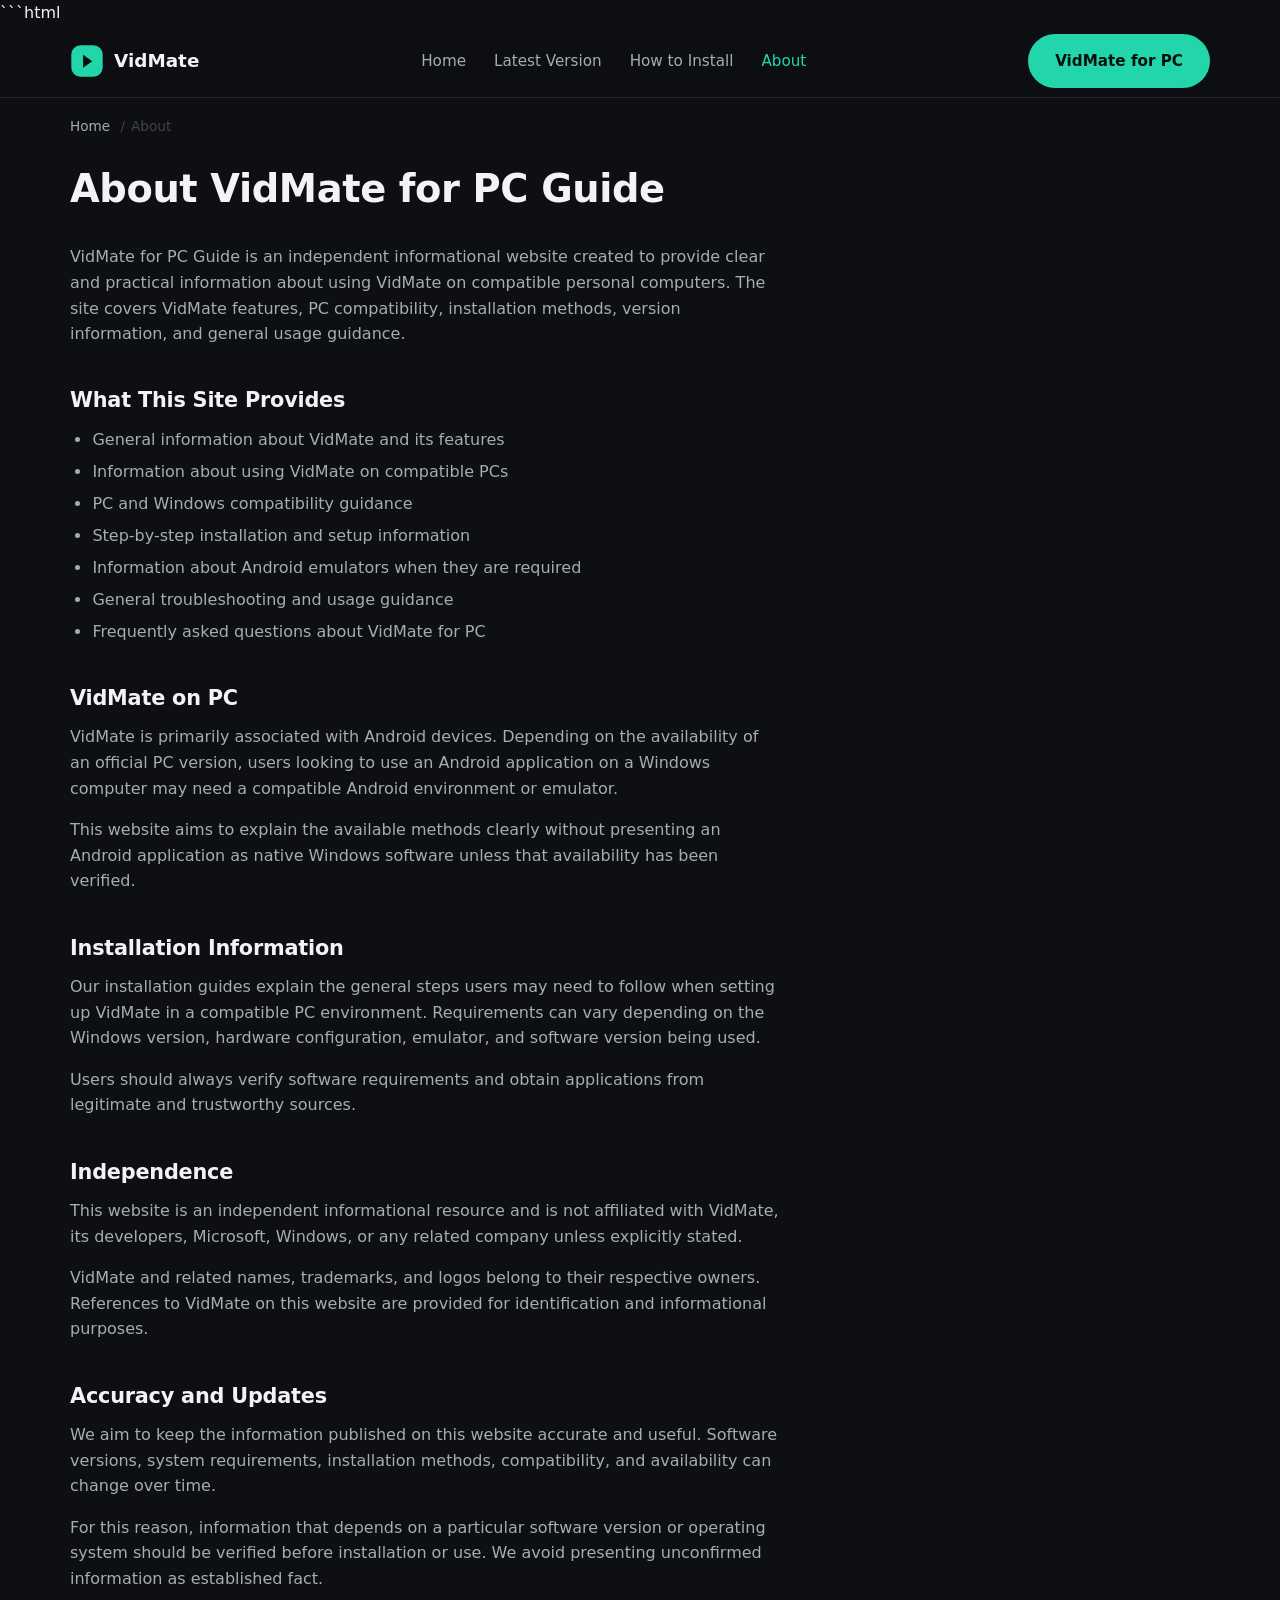
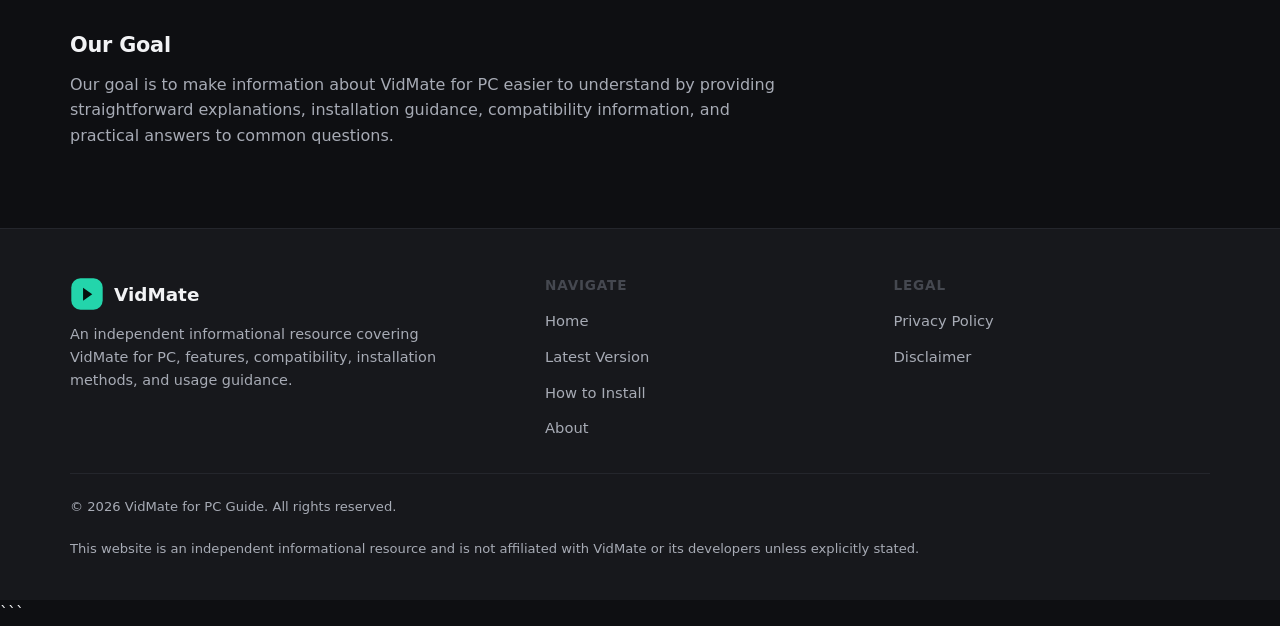
==== about.html @ ad55a333 "Initial commit" ====
```html
<!DOCTYPE html>
<html lang="en">
<head>
<meta charset="UTF-8">
<meta name="viewport" content="width=device-width, initial-scale=1.0">

<title>About VidMate for PC Guide</title>

<meta name="description" content="Learn about VidMate for PC Guide, an independent informational resource covering VidMate features, PC compatibility, installation methods, and usage guidance.">

<link rel="canonical" href="https://YOURDOMAIN.com/about.html">

<meta name="robots" content="index, follow">

<meta property="og:type" content="website">
<meta property="og:title" content="About VidMate for PC Guide">
<meta property="og:description" content="An independent informational resource covering VidMate for PC features, compatibility, installation methods, and usage guidance.">
<meta property="og:url" content="https://YOURDOMAIN.com/about.html">
<meta property="og:image" content="https://YOURDOMAIN.com/assets/og-image.svg">

<meta name="twitter:card" content="summary_large_image">
<meta name="twitter:title" content="About VidMate for PC Guide">
<meta name="twitter:description" content="Independent information about using VidMate on compatible PCs.">

<link rel="icon" type="image/svg+xml" href="assets/favicon.svg">
<link rel="stylesheet" href="style.css">

<script type="application/ld+json">
{
  "@context": "https://schema.org",
  "@type": "BreadcrumbList",
  "itemListElement": [
    {
      "@type": "ListItem",
      "position": 1,
      "name": "Home",
      "item": "https://YOURDOMAIN.com/"
    },
    {
      "@type": "ListItem",
      "position": 2,
      "name": "About",
      "item": "https://YOURDOMAIN.com/about.html"
    }
  ]
}
</script>

</head>

<body>

<a class="skip-link" href="#main-content">
Skip to main content
</a>


<header class="site-header">

<div class="container">

<a class="brand" href="index.html" aria-label="VidMate for PC Guide home">

<svg viewBox="0 0 52 52" aria-hidden="true">
<rect x="2" y="2" width="48" height="48" rx="14" fill="#23d5ab"/>
<path d="M20 16.5 L34 26.5 L20 36.5 Z" fill="#06110d"/>
</svg>

VidMate

</a>


<nav class="main-nav" aria-label="Primary">

<ul>

<li>
<a href="index.html">
Home
</a>
</li>

<li>
<a href="latest-version.html">
Latest Version
</a>
</li>

<li>
<a href="how-to-install.html">
How to Install
</a>
</li>

<li>
<a href="about.html" aria-current="page">
About
</a>
</li>

</ul>

</nav>


<div class="header-actions">

<a class="btn btn-primary" href="index.html#download">
VidMate for PC
</a>


<button
class="nav-toggle"
type="button"
aria-label="Open menu"
aria-expanded="false"
aria-controls="mobile-nav">

<svg
viewBox="0 0 24 24"
fill="none"
stroke="currentColor"
stroke-width="2"
aria-hidden="true">

<path
d="M4 6h16M4 12h16M4 18h16"
stroke-linecap="round"/>

</svg>

</button>

</div>

</div>


<nav class="mobile-nav" id="mobile-nav" aria-label="Mobile">

<ul>

<li>
<a href="index.html">
Home
</a>
</li>

<li>
<a href="latest-version.html">
Latest Version
</a>
</li>

<li>
<a href="how-to-install.html">
How to Install
</a>
</li>

<li>
<a href="about.html">
About
</a>
</li>

<li>
<a href="privacy.html">
Privacy Policy
</a>
</li>

<li>
<a href="disclaimer.html">
Disclaimer
</a>
</li>

</ul>


<a
class="btn btn-primary btn-block"
href="index.html#download">

VidMate for PC

</a>

</nav>

</header>


<main id="main-content">

<div class="container">


<nav class="breadcrumbs" aria-label="Breadcrumb">

<ol>

<li>
<a href="index.html">
Home
</a>
</li>

<li>
About
</li>

</ol>

</nav>


<div class="page-header">

<h1>
About VidMate for PC Guide
</h1>

</div>


<section
class="prose"
style="padding-top:0; max-width:70ch;">

<p>
VidMate for PC Guide is an independent informational website created to provide clear and practical information about using VidMate on compatible personal computers. The site covers VidMate features, PC compatibility, installation methods, version information, and general usage guidance.
</p>


<h2>
What This Site Provides
</h2>

<ul>

<li>
General information about VidMate and its features
</li>

<li>
Information about using VidMate on compatible PCs
</li>

<li>
PC and Windows compatibility guidance
</li>

<li>
Step-by-step installation and setup information
</li>

<li>
Information about Android emulators when they are required
</li>

<li>
General troubleshooting and usage guidance
</li>

<li>
Frequently asked questions about VidMate for PC
</li>

</ul>


<h2>
VidMate on PC
</h2>

<p>
VidMate is primarily associated with Android devices. Depending on the availability of an official PC version, users looking to use an Android application on a Windows computer may need a compatible Android environment or emulator.
</p>

<p>
This website aims to explain the available methods clearly without presenting an Android application as native Windows software unless that availability has been verified.
</p>


<h2>
Installation Information
</h2>

<p>
Our installation guides explain the general steps users may need to follow when setting up VidMate in a compatible PC environment. Requirements can vary depending on the Windows version, hardware configuration, emulator, and software version being used.
</p>

<p>
Users should always verify software requirements and obtain applications from legitimate and trustworthy sources.
</p>


<h2>
Independence
</h2>

<p>
This website is an independent informational resource and is not affiliated with VidMate, its developers, Microsoft, Windows, or any related company unless explicitly stated.
</p>

<p>
VidMate and related names, trademarks, and logos belong to their respective owners. References to VidMate on this website are provided for identification and informational purposes.
</p>


<h2>
Accuracy and Updates
</h2>

<p>
We aim to keep the information published on this website accurate and useful. Software versions, system requirements, installation methods, compatibility, and availability can change over time.
</p>

<p>
For this reason, information that depends on a particular software version or operating system should be verified before installation or use. We avoid presenting unconfirmed information as established fact.
</p>


<h2>
Our Goal
</h2>

<p>
Our goal is to make information about VidMate for PC easier to understand by providing straightforward explanations, installation guidance, compatibility information, and practical answers to common questions.
</p>

</section>

</div>

</main>


<footer class="site-footer">

<div class="container">

<div class="footer-grid">


<div class="footer-brand">

<a class="brand" href="index.html">

<svg viewBox="0 0 52 52" aria-hidden="true">

<rect
x="2"
y="2"
width="48"
height="48"
rx="14"
fill="#23d5ab"/>

<path
d="M20 16.5 L34 26.5 L20 36.5 Z"
fill="#06110d"/>

</svg>

VidMate

</a>


<p>
An independent informational resource covering VidMate for PC,
features, compatibility, installation methods, and usage guidance.
</p>

</div>


<div class="footer-col">

<h4>
Navigate
</h4>

<ul>

<li>
<a href="index.html">
Home
</a>
</li>

<li>
<a href="latest-version.html">
Latest Version
</a>
</li>

<li>
<a href="how-to-install.html">
How to Install
</a>
</li>

<li>
<a href="about.html">
About
</a>
</li>

</ul>

</div>


<div class="footer-col">

<h4>
Legal
</h4>

<ul>

<li>
<a href="privacy.html">
Privacy Policy
</a>
</li>

<li>
<a href="disclaimer.html">
Disclaimer
</a>
</li>

</ul>

</div>


</div>


<div class="footer-bottom">

<p>
© 2026 VidMate for PC Guide. All rights reserved.
</p>

<p>
This website is an independent informational resource and is not
affiliated with VidMate or its developers unless explicitly stated.
</p>

</div>

</div>

</footer>


<script src="script.js"></script>

</body>

</html>
```
---- style.css ----
/* =========================================================
   VidMate Guide — style.css
   Vanilla CSS, no framework. Mobile-first, CSS variables.
   ========================================================= */

:root {
  /* Palette */
  --color-bg: #0e0f12;
  --color-bg-alt: #17181c;
  --color-bg-elevated: #1d1f24;
  --color-surface: #212329;
  --color-border: #2b2d34;
  --color-border-soft: #24262c;

  --color-text: #f2f3f5;
  --color-text-muted: #a7abb5;
  --color-text-faint: #74788380;

  --color-accent: #23d5ab;       /* media-inspired teal-green */
  --color-accent-strong: #1bb992;
  --color-accent-soft: rgba(35, 213, 171, 0.12);
  --color-amber: #e2a53a;
  --color-amber-soft: rgba(226, 165, 58, 0.12);

  --color-white: #ffffff;

  /* Type */
  --font-body: Inter, ui-sans-serif, system-ui, -apple-system,
    BlinkMacSystemFont, "Segoe UI", sans-serif;

  /* Layout */
  --max-width: 1180px;
  --radius-sm: 8px;
  --radius-md: 14px;
  --radius-lg: 22px;
  --shadow-card: 0 10px 30px rgba(0, 0, 0, 0.35);
  --shadow-soft: 0 4px 14px rgba(0, 0, 0, 0.25);

  --header-height: 72px;
}

/* =========================
   Reset
   ========================= */
*,
*::before,
*::after {
  box-sizing: border-box;
}

html {
  scroll-behavior: smooth;
}

body {
  margin: 0;
  font-family: var(--font-body);
  background: var(--color-bg);
  color: var(--color-text);
  line-height: 1.6;
  -webkit-font-smoothing: antialiased;
  overflow-x: hidden;
}

img,
svg {
  max-width: 100%;
  display: block;
}

a {
  color: inherit;
  text-decoration: none;
}

ul {
  list-style: none;
  margin: 0;
  padding: 0;
}

button {
  font-family: inherit;
  cursor: pointer;
}

h1, h2, h3, h4 {
  line-height: 1.25;
  margin: 0 0 0.6em;
  font-weight: 700;
  letter-spacing: -0.01em;
}

p {
  margin: 0 0 1em;
  color: var(--color-text-muted);
}

.container {
  width: 100%;
  max-width: var(--max-width);
  margin: 0 auto;
  padding: 0 20px;
}

section {
  padding: 64px 0;
}

.section-heading {
  max-width: 640px;
  margin: 0 0 32px;
}

.section-heading .eyebrow {
  display: inline-block;
  color: var(--color-accent);
  font-size: 0.78rem;
  font-weight: 700;
  letter-spacing: 0.12em;
  text-transform: uppercase;
  margin-bottom: 10px;
}

.section-heading h2 {
  font-size: clamp(1.6rem, 3vw, 2.1rem);
  margin-bottom: 8px;
}

.section-heading p {
  margin: 0;
}

/* Focus visibility for accessibility */
a:focus-visible,
button:focus-visible,
summary:focus-visible,
input:focus-visible {
  outline: 2px solid var(--color-accent);
  outline-offset: 3px;
  border-radius: 4px;
}

/* =========================
   Buttons
   ========================= */
.btn {
  display: inline-flex;
  align-items: center;
  justify-content: center;
  gap: 8px;
  padding: 14px 26px;
  border-radius: 999px;
  font-weight: 600;
  font-size: 0.95rem;
  border: 1px solid transparent;
  transition: transform 0.15s ease, background 0.15s ease, border-color 0.15s ease;
  white-space: nowrap;
}

.btn:hover {
  transform: translateY(-1px);
}

.btn-primary {
  background: var(--color-accent);
  color: #06110d;
}

.btn-primary:hover {
  background: var(--color-accent-strong);
}

.btn-secondary {
  background: transparent;
  color: var(--color-text);
  border-color: var(--color-border);
}

.btn-secondary:hover {
  border-color: var(--color-accent);
  color: var(--color-accent);
}

.btn-block {
  width: 100%;
}

.btn[disabled] {
  opacity: 0.6;
  cursor: not-allowed;
}

/* =========================
   Header
   ========================= */
.site-header {
  position: sticky;
  top: 0;
  z-index: 100;
  height: var(--header-height);
  display: flex;
  align-items: center;
  background: rgba(14, 15, 18, 0.85);
  backdrop-filter: blur(10px);
  border-bottom: 1px solid var(--color-border-soft);
}

.site-header .container {
  display: flex;
  align-items: center;
  justify-content: space-between;
  gap: 16px;
}

.brand {
  display: flex;
  align-items: center;
  gap: 10px;
  font-weight: 800;
  font-size: 1.15rem;
  color: var(--color-text);
}

.brand svg {
  width: 34px;
  height: 34px;
  flex-shrink: 0;
}

.main-nav {
  display: none;
}

.main-nav ul {
  display: flex;
  align-items: center;
  gap: 28px;
}

.main-nav a {
  font-size: 0.95rem;
  font-weight: 500;
  color: var(--color-text-muted);
  transition: color 0.15s ease;
}

.main-nav a:hover,
.main-nav a[aria-current="page"] {
  color: var(--color-accent);
}

.header-actions {
  display: flex;
  align-items: center;
  gap: 10px;
}

.header-actions .btn {
  display: none;
}

.nav-toggle {
  display: flex;
  align-items: center;
  justify-content: center;
  width: 42px;
  height: 42px;
  background: var(--color-surface);
  border: 1px solid var(--color-border);
  border-radius: var(--radius-sm);
  color: var(--color-text);
}

.nav-toggle svg {
  width: 20px;
  height: 20px;
}

.mobile-nav {
  position: fixed;
  inset: var(--header-height) 0 0 0;
  background: var(--color-bg);
  z-index: 99;
  padding: 24px 20px;
  transform: translateY(-8px);
  opacity: 0;
  pointer-events: none;
  transition: opacity 0.18s ease, transform 0.18s ease;
  overflow-y: auto;
}

.mobile-nav.is-open {
  opacity: 1;
  transform: translateY(0);
  pointer-events: auto;
}

.mobile-nav ul {
  display: flex;
  flex-direction: column;
  gap: 4px;
}

.mobile-nav a {
  display: block;
  padding: 14px 6px;
  font-size: 1.05rem;
  font-weight: 600;
  border-bottom: 1px solid var(--color-border-soft);
  color: var(--color-text);
}

.mobile-nav .btn {
  margin-top: 20px;
}

@media (min-width: 900px) {
  .main-nav {
    display: block;
  }
  .header-actions .btn {
    display: inline-flex;
  }
  .nav-toggle {
    display: none;
  }
  .mobile-nav {
    display: none;
  }
}

/* =========================
   Breadcrumbs
   ========================= */
.breadcrumbs {
  padding: 18px 0 0;
}

.breadcrumbs ol {
  display: flex;
  flex-wrap: wrap;
  gap: 6px;
  list-style: none;
  padding: 0;
  margin: 0;
  font-size: 0.85rem;
  color: var(--color-text-faint);
}

.breadcrumbs a {
  color: var(--color-text-muted);
}

.breadcrumbs a:hover {
  color: var(--color-accent);
}

.breadcrumbs li:not(:last-child)::after {
  content: "/";
  margin-left: 6px;
  color: var(--color-text-faint);
}

/* =========================
   Hero
   ========================= */
.hero {
  padding: 56px 0 40px;
}

.hero .container {
  display: grid;
  gap: 40px;
  align-items: center;
}

.hero-label {
  display: inline-block;
  background: var(--color-accent-soft);
  color: var(--color-accent);
  font-size: 0.75rem;
  font-weight: 700;
  letter-spacing: 0.1em;
  text-transform: uppercase;
  padding: 6px 14px;
  border-radius: 999px;
  margin-bottom: 18px;
}

.hero h1 {
  font-size: clamp(2rem, 5vw, 3.1rem);
  margin-bottom: 18px;
}

.hero-lead {
  font-size: 1.05rem;
  max-width: 54ch;
  margin-bottom: 28px;
}

.hero-actions {
  display: flex;
  flex-wrap: wrap;
  gap: 14px;
}

.hero-visual {
  display: flex;
  justify-content: center;
}

.hero-visual svg {
  width: 100%;
  max-width: 360px;
  height: auto;
}

@media (min-width: 960px) {
  .hero .container {
    grid-template-columns: 1.1fr 0.9fr;
  }
}

/* =========================
   Download panel
   ========================= */
.download-panel {
  background: linear-gradient(160deg, var(--color-bg-elevated), var(--color-bg-alt));
  border: 1px solid var(--color-border);
  border-radius: var(--radius-lg);
  padding: 32px;
  box-shadow: var(--shadow-card);
}

.download-panel-header {
  display: flex;
  align-items: center;
  gap: 16px;
  margin-bottom: 24px;
}

.download-panel-header .app-icon {
  width: 56px;
  height: 56px;
  border-radius: 16px;
  flex-shrink: 0;
}

.download-panel-header h2,
.download-panel-header h3 {
  margin: 0 0 4px;
}

.download-meta {
  display: grid;
  grid-template-columns: repeat(2, 1fr);
  gap: 14px;
  margin-bottom: 26px;
}

.download-meta div {
  background: var(--color-surface);
  border: 1px solid var(--color-border-soft);
  border-radius: var(--radius-sm);
  padding: 12px 14px;
}

.download-meta span {
  display: block;
  font-size: 0.72rem;
  text-transform: uppercase;
  letter-spacing: 0.06em;
  color: var(--color-text-faint);
  margin-bottom: 4px;
}

.download-meta strong {
  font-size: 0.95rem;
  color: var(--color-text);
}

.download-note {
  margin-top: 16px;
  font-size: 0.85rem;
  color: var(--color-text-faint);
}

.download-status {
  margin-top: 14px;
  font-size: 0.88rem;
  color: var(--color-amber);
  background: var(--color-amber-soft);
  border: 1px solid rgba(226, 165, 58, 0.3);
  padding: 12px 14px;
  border-radius: var(--radius-sm);
  display: none;
}

.download-status.is-visible {
  display: block;
}

/* =========================
   Cards / grids
   ========================= */
.grid {
  display: grid;
  gap: 20px;
}

@media (min-width: 640px) {
  .grid-2 { grid-template-columns: repeat(2, 1fr); }
}

@media (min-width: 900px) {
  .grid-3 { grid-template-columns: repeat(3, 1fr); }
  .grid-4 { grid-template-columns: repeat(4, 1fr); }
}

.card {
  background: var(--color-bg-elevated);
  border: 1px solid var(--color-border);
  border-radius: var(--radius-md);
  padding: 24px;
}

.feature-card .icon {
  width: 44px;
  height: 44px;
  border-radius: 12px;
  background: var(--color-accent-soft);
  display: flex;
  align-items: center;
  justify-content: center;
  margin-bottom: 16px;
}

.feature-card .icon svg {
  width: 22px;
  height: 22px;
  color: var(--color-accent);
}

.feature-card h3 {
  font-size: 1.05rem;
  margin-bottom: 8px;
}

.feature-card p {
  margin: 0;
  font-size: 0.92rem;
}

/* =========================
   Info table
   ========================= */
.info-table-wrap {
  overflow-x: auto;
  border: 1px solid var(--color-border);
  border-radius: var(--radius-md);
}

table.info-table {
  width: 100%;
  border-collapse: collapse;
  min-width: 420px;
}

.info-table th,
.info-table td {
  text-align: left;
  padding: 14px 18px;
  border-bottom: 1px solid var(--color-border-soft);
  font-size: 0.92rem;
}

.info-table th {
  width: 40%;
  color: var(--color-text-muted);
  font-weight: 600;
  background: var(--color-bg-alt);
}

.info-table tr:last-child th,
.info-table tr:last-child td {
  border-bottom: none;
}

/* =========================
   Screenshots
   ========================= */
.screenshot-card {
  background: var(--color-bg-elevated);
  border: 1px solid var(--color-border);
  border-radius: var(--radius-md);
  overflow: hidden;
}

.screenshot-card figcaption {
  padding: 12px 16px;
  font-size: 0.85rem;
  color: var(--color-text-muted);
  border-top: 1px solid var(--color-border-soft);
}

/* =========================
   Timeline (What's New)
   ========================= */
.timeline {
  border-left: 2px solid var(--color-border);
  padding-left: 24px;
  display: flex;
  flex-direction: column;
  gap: 26px;
}

.timeline-item {
  position: relative;
}

.timeline-item::before {
  content: "";
  position: absolute;
  left: -30px;
  top: 4px;
  width: 12px;
  height: 12px;
  border-radius: 50%;
  background: var(--color-accent);
  border: 3px solid var(--color-bg);
  box-shadow: 0 0 0 2px var(--color-border);
}

.timeline-item .version-badge {
  display: inline-block;
  background: var(--color-accent-soft);
  color: var(--color-accent);
  font-size: 0.75rem;
  font-weight: 700;
  padding: 4px 10px;
  border-radius: 999px;
  margin-bottom: 8px;
}

/* =========================
   Steps
   ========================= */
.steps-grid {
  display: grid;
  gap: 20px;
}

@media (min-width: 720px) {
  .steps-grid { grid-template-columns: repeat(2, 1fr); }
}

@media (min-width: 1080px) {
  .steps-grid.steps-4 { grid-template-columns: repeat(4, 1fr); }
}

.step-card {
  background: var(--color-bg-elevated);
  border: 1px solid var(--color-border);
  border-radius: var(--radius-md);
  padding: 22px;
}

.step-card .step-number {
  font-size: 1.6rem;
  font-weight: 800;
  color: var(--color-accent);
  margin-bottom: 10px;
  display: block;
}

.step-card h3 {
  font-size: 1rem;
  margin-bottom: 6px;
}

.step-card p {
  margin: 0;
  font-size: 0.9rem;
}

/* =========================
   FAQ
   ========================= */
.faq-list details {
  background: var(--color-bg-elevated);
  border: 1px solid var(--color-border);
  border-radius: var(--radius-sm);
  padding: 6px 18px;
  margin-bottom: 12px;
}

.faq-list summary {
  padding: 14px 0;
  font-weight: 600;
  cursor: pointer;
  list-style: none;
  display: flex;
  align-items: center;
  justify-content: space-between;
  gap: 12px;
}

.faq-list summary::-webkit-details-marker {
  display: none;
}

.faq-list summary::after {
  content: "+";
  font-size: 1.4rem;
  color: var(--color-accent);
  flex-shrink: 0;
  transition: transform 0.15s ease;
}

.faq-list details[open] summary::after {
  transform: rotate(45deg);
}

.faq-list .faq-answer {
  padding: 0 0 16px;
  margin: 0;
  color: var(--color-text-muted);
  font-size: 0.92rem;
}

/* =========================
   Trust / responsibility box
   ========================= */
.trust-box {
  background: var(--color-amber-soft);
  border: 1px solid rgba(226, 165, 58, 0.3);
  border-radius: var(--radius-md);
  padding: 26px;
}

.trust-box h2,
.trust-box h3 {
  color: var(--color-amber);
}

.trust-box ul {
  display: flex;
  flex-direction: column;
  gap: 10px;
  margin-top: 14px;
}

.trust-box li {
  font-size: 0.92rem;
  color: var(--color-text-muted);
  padding-left: 22px;
  position: relative;
}

.trust-box li::before {
  content: "";
  position: absolute;
  left: 0;
  top: 8px;
  width: 8px;
  height: 8px;
  border-radius: 50%;
  background: var(--color-amber);
}

/* =========================
   CTA banner
   ========================= */
.cta-banner {
  background: linear-gradient(135deg, var(--color-accent-soft), transparent);
  border: 1px solid var(--color-border);
  border-radius: var(--radius-lg);
  padding: 44px 32px;
  text-align: center;
}

.cta-banner h2 {
  margin-bottom: 10px;
}

.cta-banner .btn {
  margin-top: 16px;
}

/* =========================
   Footer
   ========================= */
.site-footer {
  border-top: 1px solid var(--color-border-soft);
  background: var(--color-bg-alt);
  padding: 48px 0 28px;
}

.footer-grid {
  display: grid;
  gap: 32px;
  margin-bottom: 32px;
}

@media (min-width: 720px) {
  .footer-grid {
    grid-template-columns: 1.4fr 1fr 1fr;
  }
}

.footer-brand .brand {
  margin-bottom: 12px;
}

.footer-brand p {
  max-width: 40ch;
  font-size: 0.9rem;
}

.footer-col h4 {
  font-size: 0.85rem;
  text-transform: uppercase;
  letter-spacing: 0.06em;
  color: var(--color-text-faint);
  margin-bottom: 14px;
}

.footer-col ul {
  display: flex;
  flex-direction: column;
  gap: 10px;
}

.footer-col a {
  font-size: 0.92rem;
  color: var(--color-text-muted);
}

.footer-col a:hover {
  color: var(--color-accent);
}

.footer-bottom {
  border-top: 1px solid var(--color-border-soft);
  padding-top: 22px;
  display: flex;
  flex-direction: column;
  gap: 8px;
  font-size: 0.82rem;
  color: var(--color-text-faint);
}

/* =========================
   Prose (legal pages)
   ========================= */
.prose h2 {
  font-size: 1.3rem;
  margin-top: 2em;
}

.prose h3 {
  font-size: 1.05rem;
  margin-top: 1.4em;
}

.prose ul {
  list-style: disc;
  padding-left: 1.4em;
  margin-bottom: 1em;
}

.prose li {
  color: var(--color-text-muted);
  margin-bottom: 0.4em;
}

.page-header {
  padding: 28px 0 8px;
}

.page-header h1 {
  font-size: clamp(1.7rem, 4vw, 2.4rem);
}

.updated-note {
  font-size: 0.85rem;
  color: var(--color-text-faint);
  margin-bottom: 30px;
}

/* Visually hidden (skip link etc.) */
.visually-hidden {
  position: absolute;
  width: 1px;
  height: 1px;
  overflow: hidden;
  clip: rect(0 0 0 0);
  white-space: nowrap;
}

.skip-link {
  position: absolute;
  left: 12px;
  top: -60px;
  background: var(--color-accent);
  color: #06110d;
  padding: 10px 16px;
  border-radius: var(--radius-sm);
  z-index: 200;
  transition: top 0.15s ease;
}

.skip-link:focus {
  top: 12px;
}
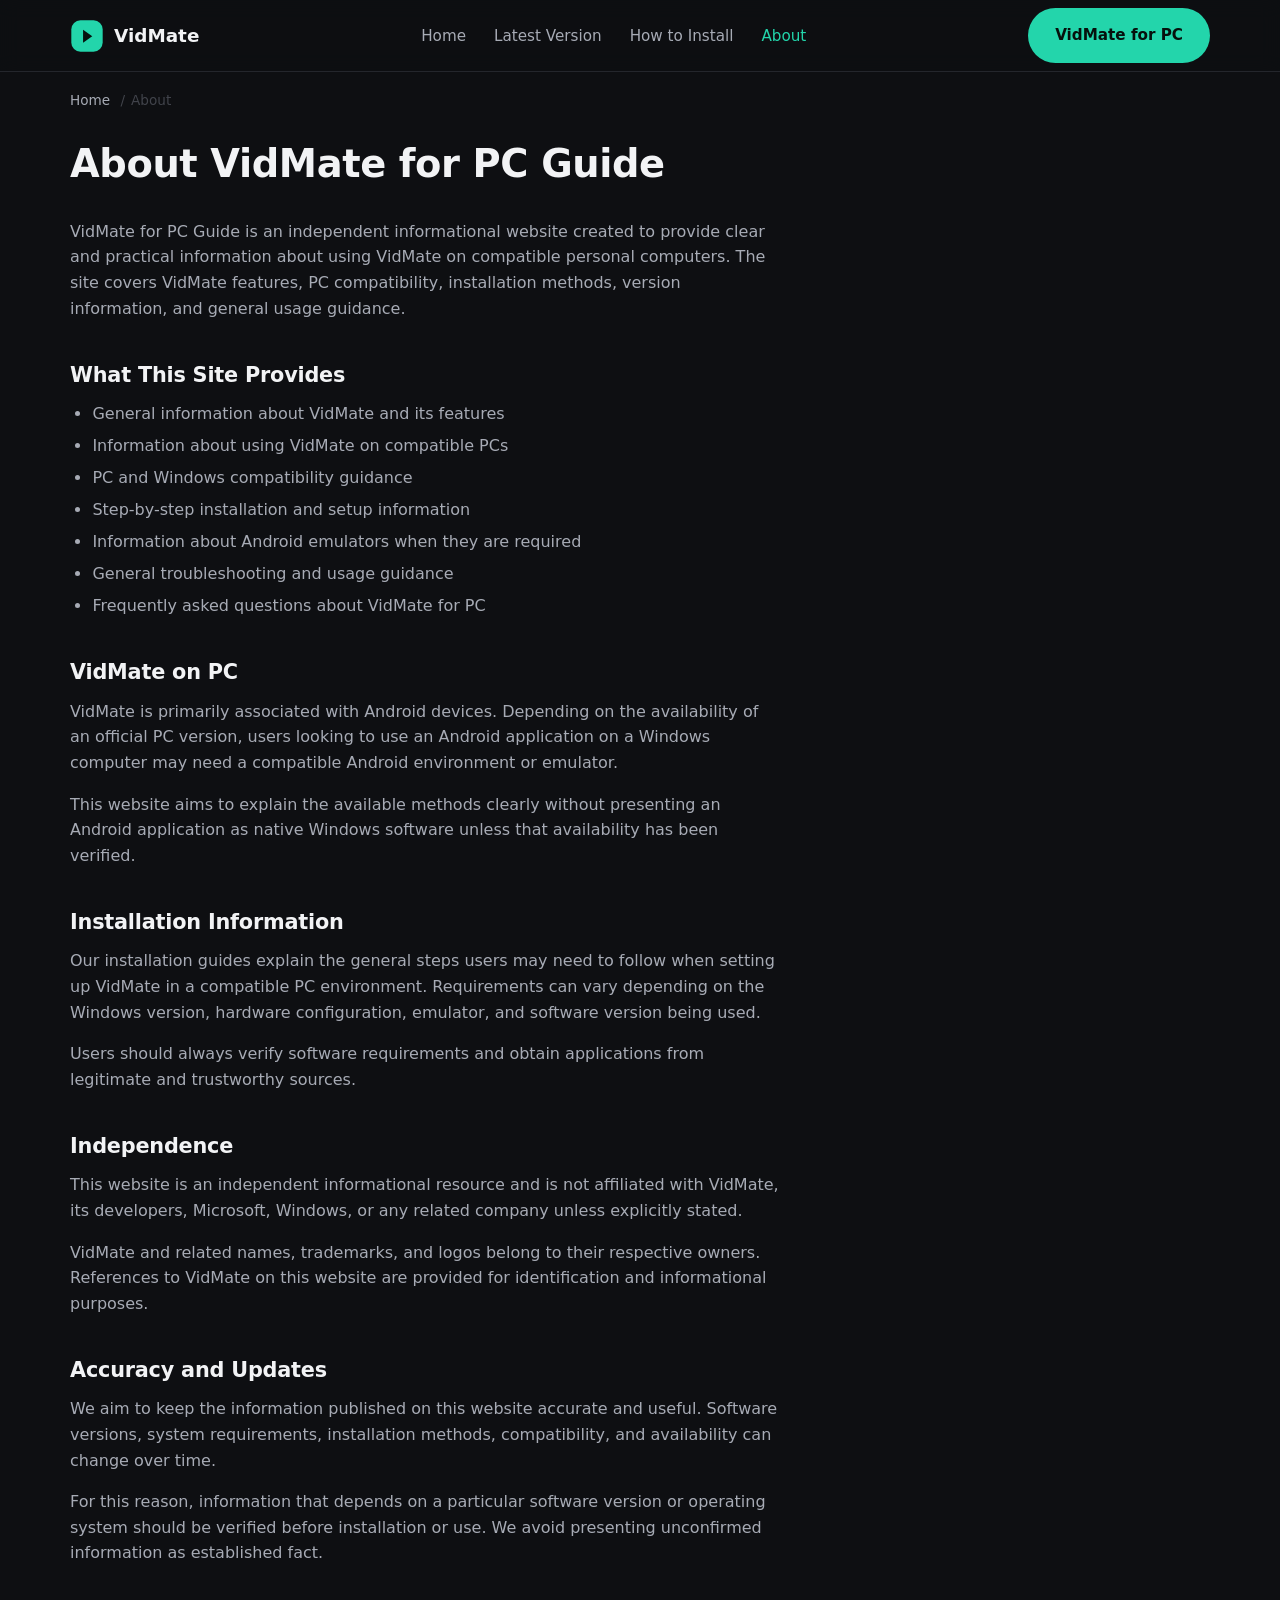
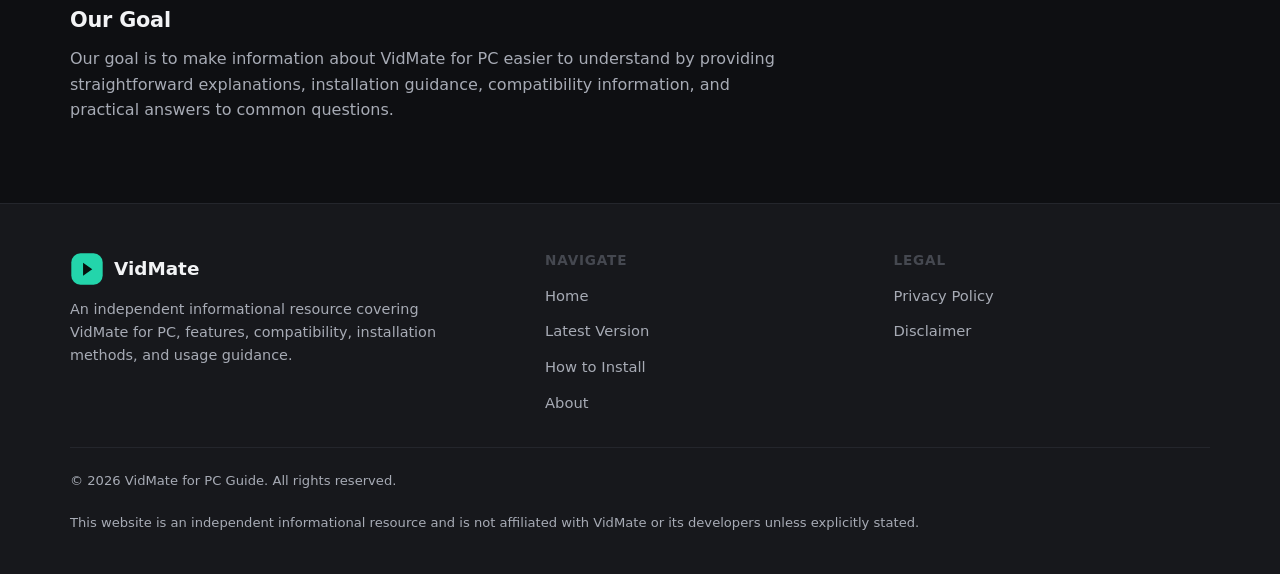
==== commit 41dafa59: "Update website domain" ====
--- a/about.html
+++ b/about.html
@@ -1,4 +1,3 @@
-```html
 <!DOCTYPE html>
 <html lang="en">
 <head>
@@ -9,15 +8,15 @@
 
 <meta name="description" content="Learn about VidMate for PC Guide, an independent informational resource covering VidMate features, PC compatibility, installation methods, and usage guidance.">
 
-<link rel="canonical" href="https://YOURDOMAIN.com/about.html">
+<link rel="canonical" href="https://vidmate-for-pc.vercel.app/about.html">
 
 <meta name="robots" content="index, follow">
 
 <meta property="og:type" content="website">
 <meta property="og:title" content="About VidMate for PC Guide">
 <meta property="og:description" content="An independent informational resource covering VidMate for PC features, compatibility, installation methods, and usage guidance.">
-<meta property="og:url" content="https://YOURDOMAIN.com/about.html">
-<meta property="og:image" content="https://YOURDOMAIN.com/assets/og-image.svg">
+<meta property="og:url" content="https://vidmate-for-pc.vercel.app/about.html">
+<meta property="og:image" content="https://vidmate-for-pc.vercel.app/assets/og-image.svg">
 
 <meta name="twitter:card" content="summary_large_image">
 <meta name="twitter:title" content="About VidMate for PC Guide">
@@ -35,13 +34,13 @@
       "@type": "ListItem",
       "position": 1,
       "name": "Home",
-      "item": "https://YOURDOMAIN.com/"
+      "item": "https://vidmate-for-pc.vercel.app/"
     },
     {
       "@type": "ListItem",
       "position": 2,
       "name": "About",
-      "item": "https://YOURDOMAIN.com/about.html"
+      "item": "https://vidmate-for-pc.vercel.app/about.html"
     }
   ]
 }
@@ -469,4 +468,3 @@
 </body>
 
 </html>
-```
